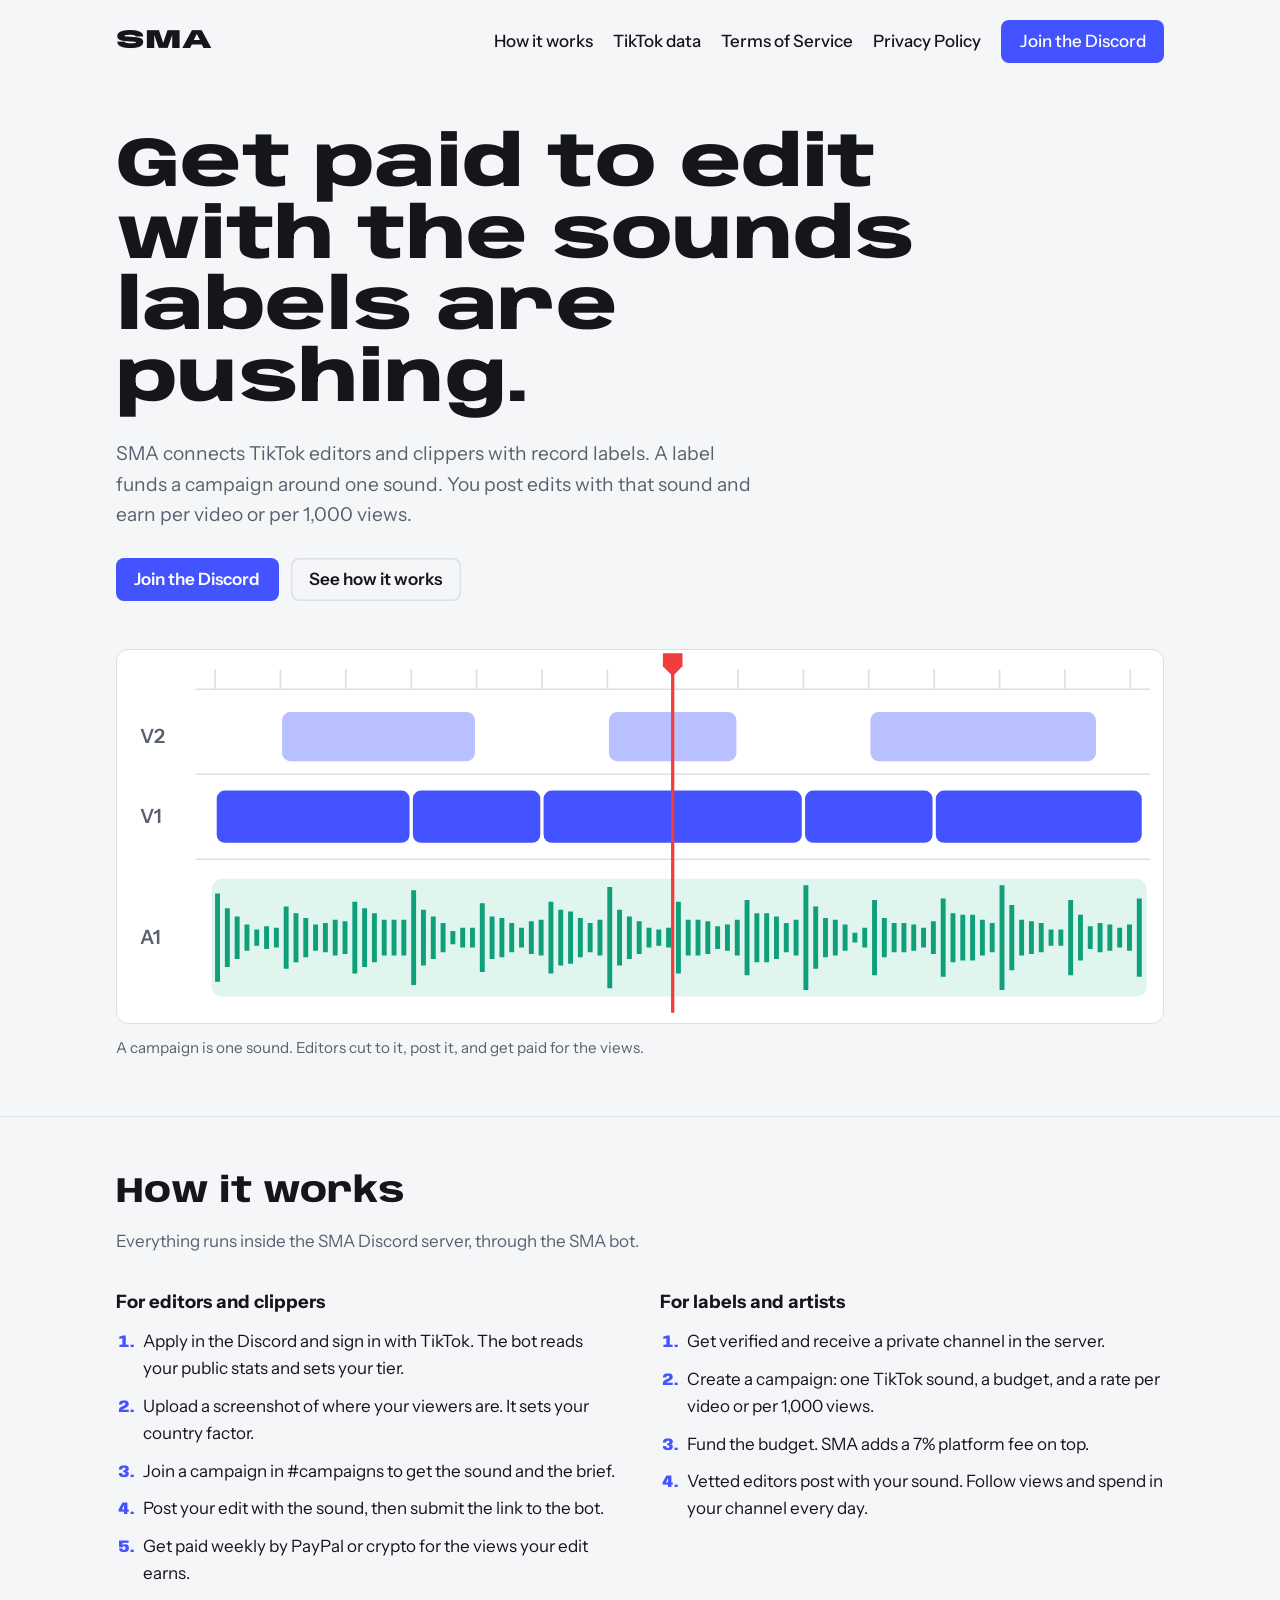
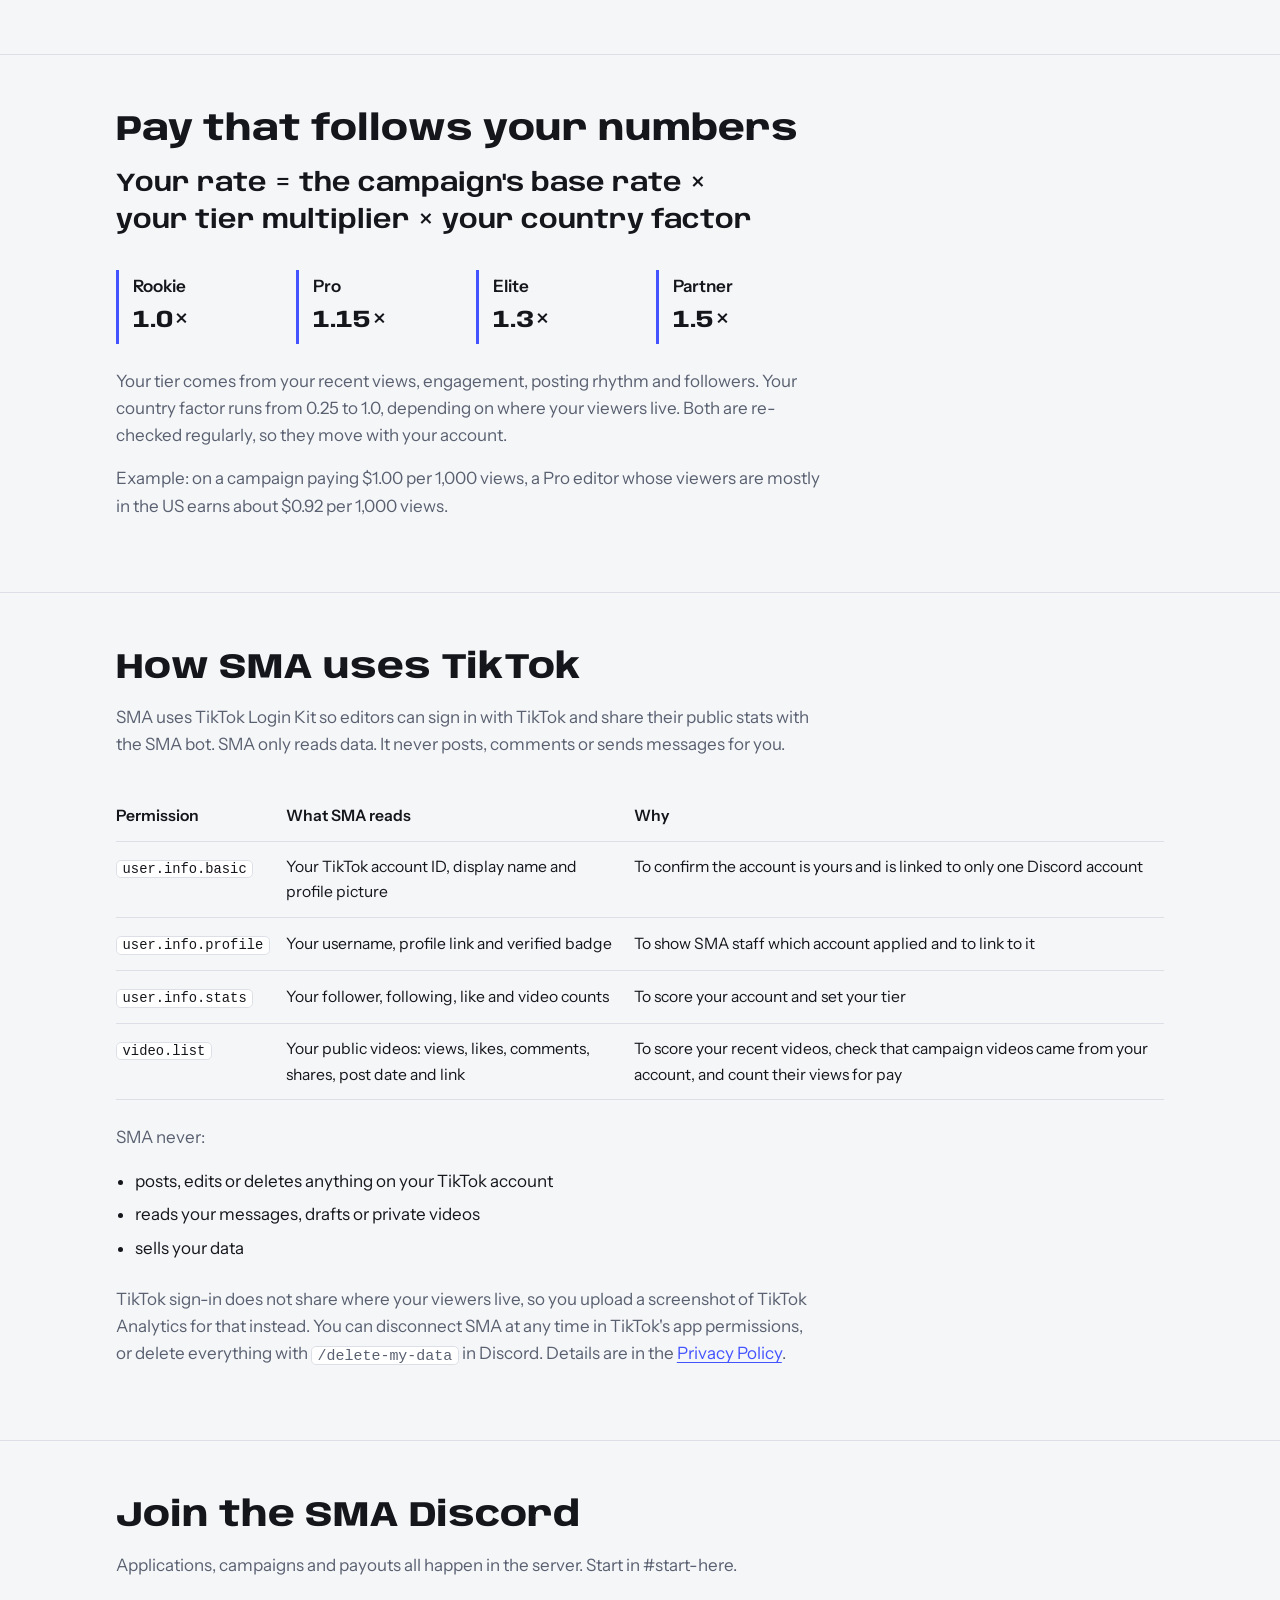
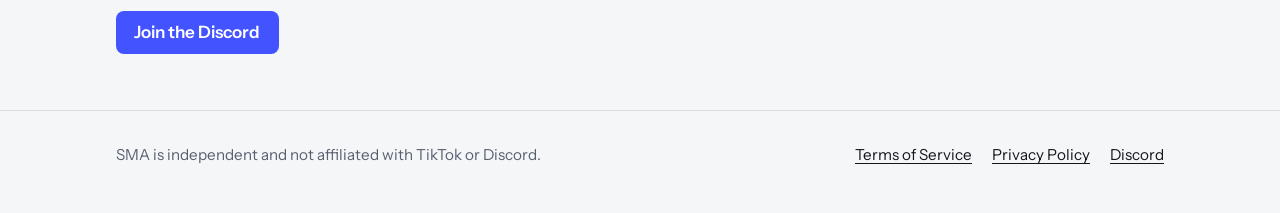
==== index.html @ 5354ce2a "SMA website: home, Terms of Service, Privacy Policy Static site for GitHub Pages and the TikTok for " ====
<!doctype html>
<html lang="en">
<head>
  <meta charset="utf-8">
  <meta name="viewport" content="width=device-width, initial-scale=1">
  <title>SMA: paid edits for music campaigns</title>
  <meta name="description" content="SMA connects TikTok editors and clippers with record labels. Labels fund campaigns around one sound; editors post edits with it and earn per video or per 1,000 views.">
  <link rel="icon" href="favicon.svg" type="image/svg+xml">
  <link rel="stylesheet" href="styles.css">
</head>
<body>
  <header class="site-header">
    <div class="wrap">
      <a class="wordmark" href="./">SMA</a>
      <nav class="site-nav" aria-label="Main">
        <a href="#how-it-works">How it works</a>
        <a href="#tiktok">TikTok data</a>
        <a href="terms.html">Terms of Service</a>
        <a href="privacy.html">Privacy Policy</a>
        <a class="button" href="https://discord.gg/ChyZTUXSPB">Join the Discord</a>
      </nav>
    </div>
  </header>

  <main>
    <section class="hero">
      <div class="wrap">
        <h1>Get paid to edit with the sounds labels are pushing.</h1>
        <p class="lede">SMA connects TikTok editors and clippers with record labels. A label funds a campaign around one sound. You post edits with that sound and earn per video or per 1,000 views.</p>
        <div class="actions">
          <a class="button" href="https://discord.gg/ChyZTUXSPB">Join the Discord</a>
          <a class="button button-quiet" href="#how-it-works">See how it works</a>
        </div>

        <figure class="timeline">
          <svg viewBox="0 0 640 228" role="img" aria-labelledby="timeline-title">
            <title id="timeline-title">An edit timeline: video clips cut on the beats of one campaign sound</title>
            <line class="tl-rule" x1="48" y1="24" x2="632" y2="24"/>
            <line class="tl-tick" x1="60" y1="12" x2="60" y2="24"/>
            <line class="tl-tick" x1="100" y1="12" x2="100" y2="24"/>
            <line class="tl-tick" x1="140" y1="12" x2="140" y2="24"/>
            <line class="tl-tick" x1="180" y1="12" x2="180" y2="24"/>
            <line class="tl-tick" x1="220" y1="12" x2="220" y2="24"/>
            <line class="tl-tick" x1="260" y1="12" x2="260" y2="24"/>
            <line class="tl-tick" x1="300" y1="12" x2="300" y2="24"/>
            <line class="tl-tick" x1="340" y1="12" x2="340" y2="24"/>
            <line class="tl-tick" x1="380" y1="12" x2="380" y2="24"/>
            <line class="tl-tick" x1="420" y1="12" x2="420" y2="24"/>
            <line class="tl-tick" x1="460" y1="12" x2="460" y2="24"/>
            <line class="tl-tick" x1="500" y1="12" x2="500" y2="24"/>
            <line class="tl-tick" x1="540" y1="12" x2="540" y2="24"/>
            <line class="tl-tick" x1="580" y1="12" x2="580" y2="24"/>
            <line class="tl-tick" x1="620" y1="12" x2="620" y2="24"/>
            <line class="tl-rule" x1="48" y1="76" x2="632" y2="76"/>
            <line class="tl-rule" x1="48" y1="128" x2="632" y2="128"/>
            <text class="tl-label" x="14" y="57">V2</text>
            <text class="tl-label" x="14" y="106">V1</text>
            <text class="tl-label" x="14" y="180">A1</text>
            <rect class="tl-clip-soft" x="101" y="38" width="118" height="30" rx="5"/>
            <rect class="tl-clip-soft" x="301" y="38" width="78" height="30" rx="5"/>
            <rect class="tl-clip-soft" x="461" y="38" width="138" height="30" rx="5"/>
            <rect class="tl-clip" x="61" y="86" width="118" height="32" rx="5"/>
            <rect class="tl-clip" x="181" y="86" width="78" height="32" rx="5"/>
            <rect class="tl-clip" x="261" y="86" width="158" height="32" rx="5"/>
            <rect class="tl-clip" x="421" y="86" width="78" height="32" rx="5"/>
            <rect class="tl-clip" x="501" y="86" width="126" height="32" rx="5"/>
            <rect class="tl-audio-bg" x="58" y="140" width="572" height="72" rx="6"/>
            <path class="tl-wave" d="M60 149h3v54h-3zM66 158h3v36h-3zM72 163h3v26h-3zM78 168h3v16h-3zM84 171h3v10h-3zM90 169h3v14h-3zM96 170h3v12h-3zM102 157h3v38h-3zM108 161h3v30h-3zM114 164h3v24h-3zM120 168h3v16h-3zM126 167h3v18h-3zM132 165h3v22h-3zM138 166h3v20h-3zM144 154h3v44h-3zM150 158h3v36h-3zM156 161h3v30h-3zM162 165h3v22h-3zM168 165h3v22h-3zM174 165h3v22h-3zM180 147h3v58h-3zM186 159h3v34h-3zM192 163h3v26h-3zM198 167h3v18h-3zM204 172h3v8h-3zM210 170h3v12h-3zM216 170h3v12h-3zM222 155h3v42h-3zM228 163h3v26h-3zM234 164h3v24h-3zM240 167h3v18h-3zM246 170h3v12h-3zM252 166h3v20h-3zM258 165h3v22h-3zM264 154h3v44h-3zM270 159h3v34h-3zM276 160h3v32h-3zM282 164h3v24h-3zM288 167h3v18h-3zM294 165h3v22h-3zM300 145h3v62h-3zM306 159h3v34h-3zM312 163h3v26h-3zM318 166h3v20h-3zM324 170h3v12h-3zM330 171h3v10h-3zM336 170h3v12h-3zM342 154h3v44h-3zM348 165h3v22h-3zM354 165h3v22h-3zM360 166h3v20h-3zM366 169h3v14h-3zM372 168h3v16h-3zM378 165h3v22h-3zM384 153h3v46h-3zM390 161h3v30h-3zM396 161h3v30h-3zM402 163h3v26h-3zM408 167h3v18h-3zM414 165h3v22h-3zM420 144h3v64h-3zM426 157h3v38h-3zM432 164h3v24h-3zM438 165h3v22h-3zM444 168h3v16h-3zM450 173h3v6h-3zM456 170h3v12h-3zM462 153h3v46h-3zM468 164h3v24h-3zM474 167h3v18h-3zM480 167h3v18h-3zM486 168h3v16h-3zM492 170h3v12h-3zM498 166h3v20h-3zM504 152h3v48h-3zM510 161h3v30h-3zM516 162h3v28h-3zM522 162h3v28h-3zM528 165h3v22h-3zM534 167h3v18h-3zM540 144h3v64h-3zM546 156h3v40h-3zM552 165h3v22h-3zM558 166h3v20h-3zM564 167h3v18h-3zM570 171h3v10h-3zM576 171h3v10h-3zM582 153h3v46h-3zM588 162h3v28h-3zM594 169h3v14h-3zM600 167h3v18h-3zM606 168h3v16h-3zM612 170h3v12h-3zM618 168h3v16h-3zM624 152h3v48h-3z"/>
            <g class="playhead">
              <line class="tl-head" x1="0" y1="4" x2="0" y2="222"/>
              <path class="tl-head-cap" d="M-6 2h12v8l-6 6l-6-6z"/>
            </g>
          </svg>
          <figcaption>A campaign is one sound. Editors cut to it, post it, and get paid for the views.</figcaption>
        </figure>
      </div>
    </section>

    <section class="band" id="how-it-works">
      <div class="wrap">
        <h2>How it works</h2>
        <p class="intro">Everything runs inside the SMA Discord server, through the SMA bot.</p>
        <div class="two-col">
          <div>
            <h3>For editors and clippers</h3>
            <ol class="steps">
              <li>Apply in the Discord and sign in with TikTok. The bot reads your public stats and sets your tier.</li>
              <li>Upload a screenshot of where your viewers are. It sets your country factor.</li>
              <li>Join a campaign in #campaigns to get the sound and the brief.</li>
              <li>Post your edit with the sound, then submit the link to the bot.</li>
              <li>Get paid weekly by PayPal or crypto for the views your edit earns.</li>
            </ol>
          </div>
          <div>
            <h3>For labels and artists</h3>
            <ol class="steps">
              <li>Get verified and receive a private channel in the server.</li>
              <li>Create a campaign: one TikTok sound, a budget, and a rate per video or per 1,000 views.</li>
              <li>Fund the budget. SMA adds a 7% platform fee on top.</li>
              <li>Vetted editors post with your sound. Follow views and spend in your channel every day.</li>
            </ol>
          </div>
        </div>
      </div>
    </section>

    <section class="band" id="rates">
      <div class="wrap">
        <h2>Pay that follows your numbers</h2>
        <p class="formula">Your rate <span class="op">=</span> the campaign's base rate <span class="op">&times;</span> your tier multiplier <span class="op">&times;</span> your country factor</p>
        <dl class="tiers">
          <div><dt>Rookie</dt><dd>1.0<span class="op">&times;</span></dd></div>
          <div><dt>Pro</dt><dd>1.15<span class="op">&times;</span></dd></div>
          <div><dt>Elite</dt><dd>1.3<span class="op">&times;</span></dd></div>
          <div><dt>Partner</dt><dd>1.5<span class="op">&times;</span></dd></div>
        </dl>
        <p class="note">Your tier comes from your recent views, engagement, posting rhythm and followers. Your country factor runs from 0.25 to 1.0, depending on where your viewers live. Both are re-checked regularly, so they move with your account.</p>
        <p class="note">Example: on a campaign paying $1.00 per 1,000 views, a Pro editor whose viewers are mostly in the US earns about $0.92 per 1,000 views.</p>
      </div>
    </section>

    <section class="band" id="tiktok">
      <div class="wrap">
        <h2>How SMA uses TikTok</h2>
        <p class="intro">SMA uses TikTok Login Kit so editors can sign in with TikTok and share their public stats with the SMA bot. SMA only reads data. It never posts, comments or sends messages for you.</p>
        <div class="table-scroll">
          <table>
            <thead>
              <tr><th scope="col">Permission</th><th scope="col">What SMA reads</th><th scope="col">Why</th></tr>
            </thead>
            <tbody>
              <tr>
                <td><code>user.info.basic</code></td>
                <td>Your TikTok account ID, display name and profile picture</td>
                <td>To confirm the account is yours and is linked to only one Discord account</td>
              </tr>
              <tr>
                <td><code>user.info.profile</code></td>
                <td>Your username, profile link and verified badge</td>
                <td>To show SMA staff which account applied and to link to it</td>
              </tr>
              <tr>
                <td><code>user.info.stats</code></td>
                <td>Your follower, following, like and video counts</td>
                <td>To score your account and set your tier</td>
              </tr>
              <tr>
                <td><code>video.list</code></td>
                <td>Your public videos: views, likes, comments, shares, post date and link</td>
                <td>To score your recent videos, check that campaign videos came from your account, and count their views for pay</td>
              </tr>
            </tbody>
          </table>
        </div>
        <p class="note">SMA never:</p>
        <ul class="never">
          <li>posts, edits or deletes anything on your TikTok account</li>
          <li>reads your messages, drafts or private videos</li>
          <li>sells your data</li>
        </ul>
        <p class="note">TikTok sign-in does not share where your viewers live, so you upload a screenshot of TikTok Analytics for that instead. You can disconnect SMA at any time in TikTok's app permissions, or delete everything with <code>/delete-my-data</code> in Discord. Details are in the <a href="privacy.html">Privacy Policy</a>.</p>
      </div>
    </section>

    <section class="band" id="join">
      <div class="wrap">
        <h2>Join the SMA Discord</h2>
        <p class="intro">Applications, campaigns and payouts all happen in the server. Start in #start-here.</p>
        <a class="button" href="https://discord.gg/ChyZTUXSPB">Join the Discord</a>
      </div>
    </section>
  </main>

  <footer class="site-footer">
    <div class="wrap">
      <p>SMA is independent and not affiliated with TikTok or Discord.</p>
      <nav class="footer-links" aria-label="Legal">
        <a href="terms.html">Terms of Service</a>
        <a href="privacy.html">Privacy Policy</a>
        <a href="https://discord.gg/ChyZTUXSPB">Discord</a>
      </nav>
    </div>
  </footer>
</body>
</html>
---- styles.css ----
@font-face {
  font-family: 'Anybody';
  src: url('fonts/anybody.woff2') format('woff2');
  font-weight: 100 900;
  font-stretch: 50% 150%;
  font-display: swap;
}

@font-face {
  font-family: 'Instrument Sans';
  src: url('fonts/instrument-sans.woff2') format('woff2');
  font-weight: 400 700;
  font-stretch: 75% 100%;
  font-display: swap;
}

:root {
  --paper: #f5f6f8;
  --surface: #ffffff;
  --ink: #14161b;
  --muted: #596070;
  --line: #dcdfe5;
  --video: #4353ff;
  --video-soft: #b9c0ff;
  --on-video: #ffffff;
  --audio: #0f9f7b;
  --audio-soft: #dff5ee;
  --head: #f03e3e;
  color-scheme: light;
}

@media (prefers-color-scheme: dark) {
  :root {
    --paper: #111317;
    --surface: #181a20;
    --ink: #eceef2;
    --muted: #a3a9b6;
    --line: #2b2e37;
    --video: #8c96ff;
    --video-soft: #3a4196;
    --on-video: #0d1030;
    --audio: #34d1a3;
    --audio-soft: #13362d;
    --head: #ff6b6b;
    color-scheme: dark;
  }
}

*, *::before, *::after { box-sizing: border-box; }

html { -webkit-text-size-adjust: 100%; }

body {
  margin: 0;
  background: var(--paper);
  color: var(--ink);
  font: 400 1.0625rem/1.6 'Instrument Sans', system-ui, sans-serif;
}

a { color: var(--video); text-underline-offset: 0.18em; }

a:focus-visible {
  outline: 3px solid var(--video);
  outline-offset: 3px;
  border-radius: 4px;
}

code {
  font-family: ui-monospace, 'Cascadia Mono', Consolas, monospace;
  font-size: 0.88em;
  background: var(--surface);
  border: 1px solid var(--line);
  border-radius: 0.3rem;
  padding: 0.05rem 0.35rem;
  white-space: nowrap;
}

.wrap { max-width: 68rem; margin: 0 auto; padding: 0 1.25rem; }

/* header and footer */

.site-header .wrap {
  display: flex;
  flex-wrap: wrap;
  align-items: center;
  justify-content: space-between;
  gap: 0.75rem 1.5rem;
  padding-top: 1.25rem;
  padding-bottom: 1.25rem;
}

.wordmark {
  font-family: 'Anybody', sans-serif;
  font-stretch: 150%;
  font-weight: 900;
  font-size: 1.65rem;
  line-height: 1;
  color: var(--ink);
  text-decoration: none;
}

.site-nav {
  display: flex;
  flex-wrap: wrap;
  align-items: center;
  gap: 0.5rem 1.25rem;
}

.site-nav a { color: var(--ink); text-decoration: none; font-weight: 500; }
.site-nav a:hover { text-decoration: underline; }

.button {
  display: inline-block;
  padding: 0.7rem 1.15rem;
  border-radius: 0.5rem;
  background: var(--video);
  color: var(--on-video);
  font-weight: 600;
  line-height: 1.2;
  text-decoration: none;
}

.site-nav .button { color: var(--on-video); }
.site-nav .button:hover, .button:hover { text-decoration: none; filter: brightness(1.08); }

.button-quiet {
  background: transparent;
  color: var(--ink);
  box-shadow: inset 0 0 0 1.5px var(--line);
}

.site-footer {
  border-top: 1px solid var(--line);
  padding: 2rem 0 3rem;
  color: var(--muted);
  font-size: 0.95rem;
}

.site-footer .wrap {
  display: flex;
  flex-wrap: wrap;
  justify-content: space-between;
  gap: 1rem 2rem;
}

.site-footer p { margin: 0; }
.footer-links { display: flex; flex-wrap: wrap; gap: 0.5rem 1.25rem; }
.footer-links a { color: var(--ink); }

/* home */

.hero { padding: 3rem 0 3.5rem; }

.hero h1 {
  font-family: 'Anybody', sans-serif;
  font-stretch: 125%;
  font-weight: 800;
  font-size: clamp(2.2rem, 6vw, 4.4rem);
  line-height: 1.02;
  letter-spacing: -0.01em;
  max-width: 15ch;
  margin: 0 0 1.25rem;
}

.lede { font-size: 1.2rem; color: var(--muted); max-width: 40rem; margin: 0 0 1.75rem; }

.actions { display: flex; flex-wrap: wrap; gap: 0.75rem; }

.timeline { margin: 3rem 0 0; }

.timeline svg {
  display: block;
  width: 100%;
  height: auto;
  background: var(--surface);
  border: 1px solid var(--line);
  border-radius: 0.75rem;
}

.timeline figcaption { color: var(--muted); font-size: 0.95rem; margin-top: 0.75rem; }

.tl-rule, .tl-tick { stroke: var(--line); stroke-width: 1; }
.tl-label { fill: var(--muted); font: 600 12px 'Instrument Sans', sans-serif; }
.tl-clip { fill: var(--video); }
.tl-clip-soft { fill: var(--video-soft); }
.tl-audio-bg { fill: var(--audio-soft); }
.tl-wave { fill: var(--audio); }
.tl-head { stroke: var(--head); stroke-width: 2; }
.tl-head-cap { fill: var(--head); }

.playhead {
  transform: translateX(340px);
  animation: sweep 2.6s cubic-bezier(0.2, 0.7, 0.2, 1) 0.3s both;
}

@keyframes sweep {
  from { transform: translateX(60px); }
  to { transform: translateX(340px); }
}

@media (prefers-reduced-motion: reduce) {
  .playhead { animation: none; }
}

.band { padding: 3.5rem 0; border-top: 1px solid var(--line); }

.band h2 {
  font-family: 'Anybody', sans-serif;
  font-stretch: 112%;
  font-weight: 750;
  font-size: clamp(1.6rem, 3.2vw, 2.2rem);
  line-height: 1.1;
  margin: 0 0 1rem;
}

.band h3 { font-size: 1.15rem; margin: 0 0 0.75rem; }

.intro { max-width: 44rem; color: var(--muted); margin: 0 0 2rem; }

.two-col {
  display: grid;
  gap: 2.5rem;
  grid-template-columns: repeat(auto-fit, minmax(min(100%, 22rem), 1fr));
}

.steps { margin: 0; padding-left: 1.4rem; }
.steps li { margin: 0 0 0.65rem; padding-left: 0.3rem; }
.steps li::marker { font-family: 'Anybody', sans-serif; font-weight: 800; color: var(--video); }

.formula {
  font-family: 'Anybody', sans-serif;
  font-stretch: 110%;
  font-weight: 650;
  font-size: clamp(1.15rem, 2.6vw, 1.6rem);
  line-height: 1.3;
  margin: 0 0 2rem;
  max-width: 40rem;
}

/* Anybody draws = and x very small; operators use the body face */
.op { font-family: 'Instrument Sans', system-ui, sans-serif; font-stretch: 100%; font-weight: 500; padding: 0 0.08em; }

.tiers {
  display: grid;
  grid-template-columns: repeat(auto-fit, minmax(9rem, 1fr));
  gap: 1rem;
  margin: 0 0 1.5rem;
  max-width: 44rem;
}

.tiers div { border-left: 3px solid var(--video); padding: 0.2rem 0 0.2rem 0.9rem; }
.tiers dt { font-weight: 600; }
.tiers dd { margin: 0; font-family: 'Anybody', sans-serif; font-stretch: 120%; font-weight: 700; font-size: 1.5rem; }

.table-scroll { overflow-x: auto; margin: 0 0 1.5rem; }

table { width: 100%; min-width: 34rem; border-collapse: collapse; font-size: 0.98rem; }

th, td {
  text-align: left;
  vertical-align: top;
  padding: 0.8rem 1rem 0.8rem 0;
  border-bottom: 1px solid var(--line);
}

th { font-weight: 600; }

.never { max-width: 44rem; padding-left: 1.2rem; margin: 0 0 1.5rem; }
.never li { margin-bottom: 0.4rem; }

.note { max-width: 44rem; color: var(--muted); margin: 0 0 1rem; }

/* legal pages */

.doc { max-width: 42rem; padding: 2.5rem 0 4rem; }

.doc h1 {
  font-family: 'Anybody', sans-serif;
  font-stretch: 120%;
  font-weight: 800;
  font-size: clamp(2rem, 4.5vw, 3rem);
  line-height: 1.05;
  margin: 0 0 0.5rem;
}

.doc .updated { color: var(--muted); margin: 0 0 2rem; }
.doc h2 { font-size: 1.3rem; line-height: 1.3; margin: 2.25rem 0 0.6rem; }
.doc li { margin-bottom: 0.45rem; }
.doc table { min-width: 30rem; }
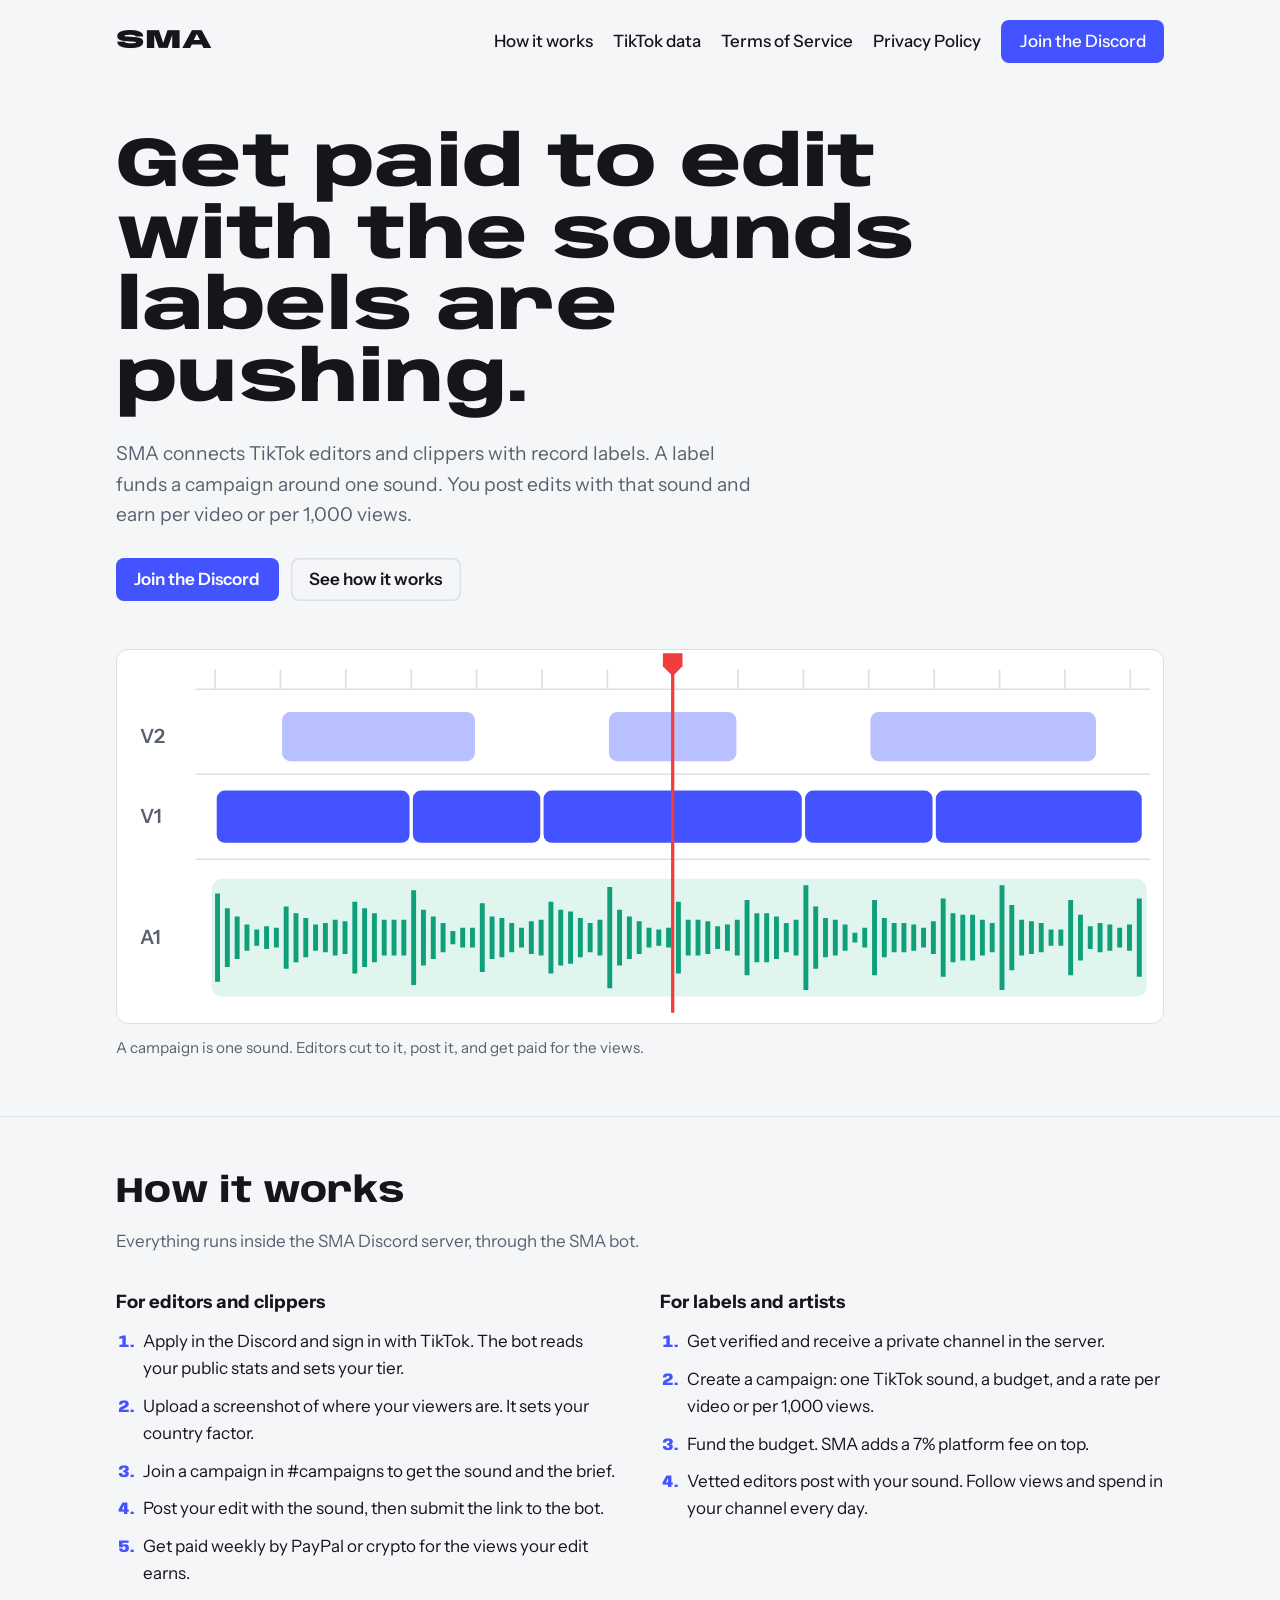
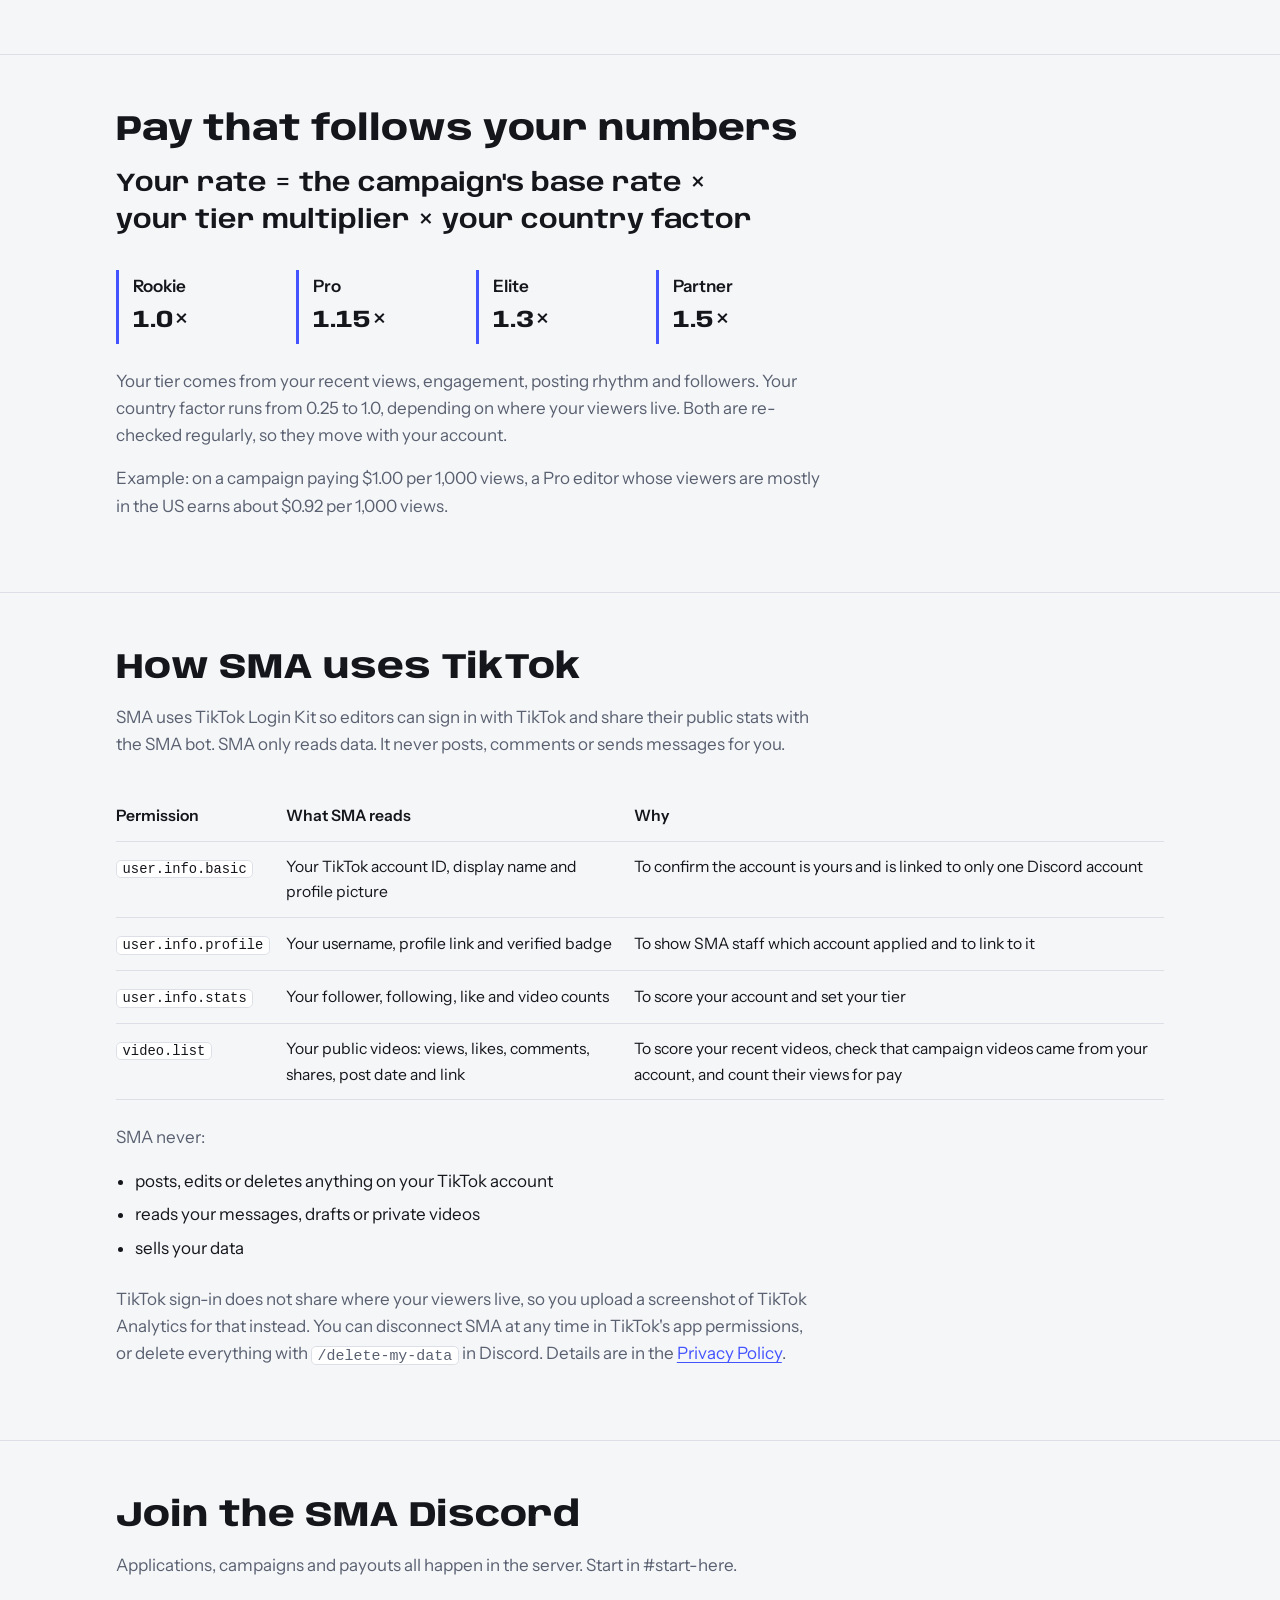
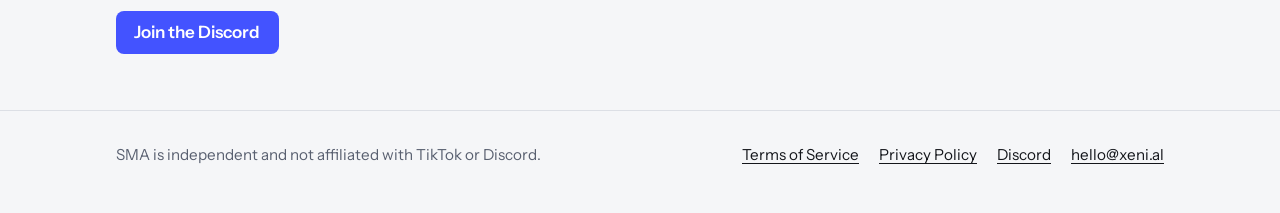
==== commit 70644c14: "Add operator contact (hello@xeni.al) to legal pages and footer" ====
--- a/index.html
+++ b/index.html
@@ -178,6 +178,7 @@
         <a href="terms.html">Terms of Service</a>
         <a href="privacy.html">Privacy Policy</a>
         <a href="https://discord.gg/ChyZTUXSPB">Discord</a>
+        <a href="mailto:hello@xeni.al">hello@xeni.al</a>
       </nav>
     </div>
   </footer>
